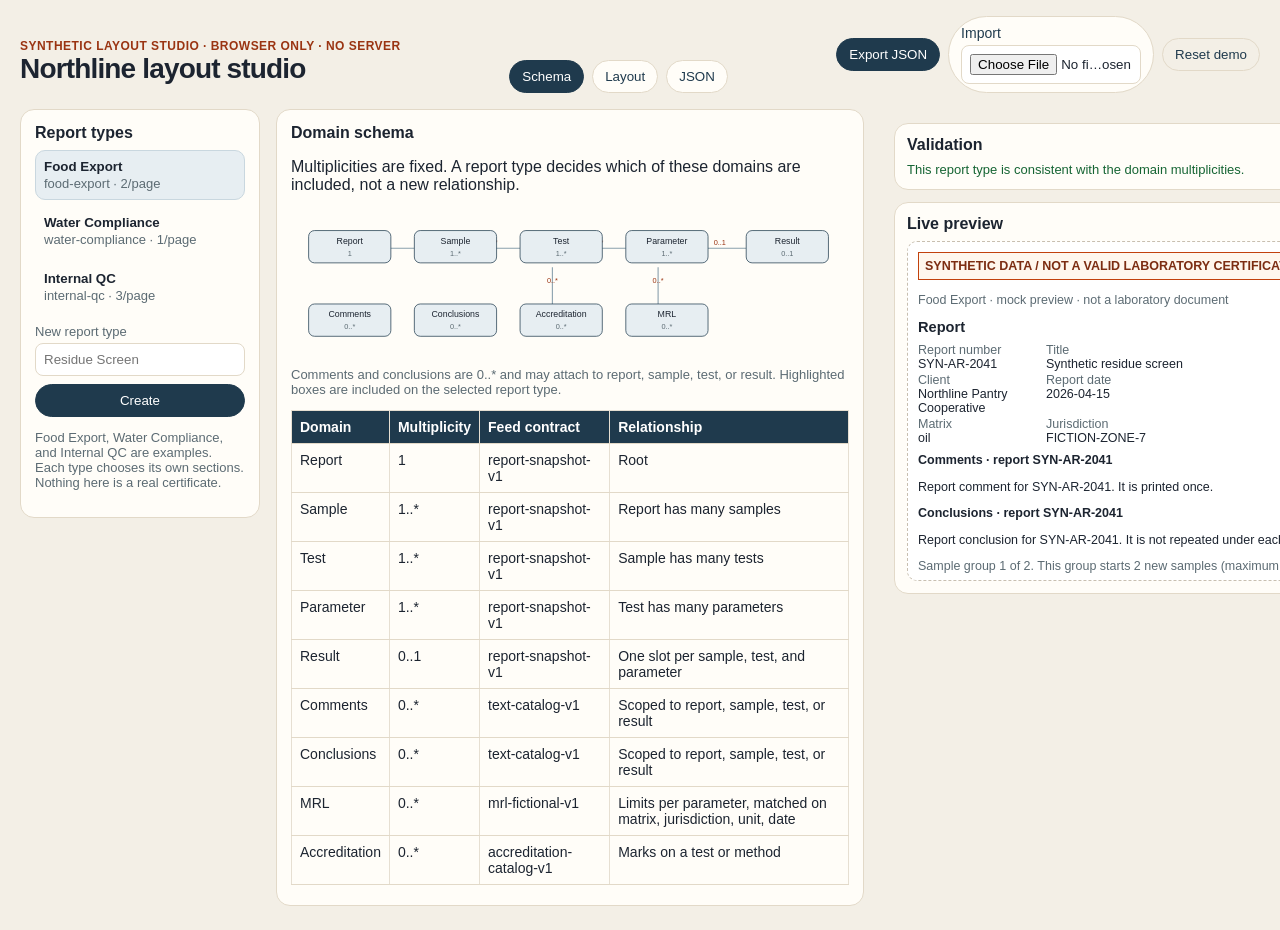
==== admin-mock/index.html @ 803f9200 "Initial commit: SSRS replacement research, Razor+Playwright prototype, and layout studio - Prototype" ====
<!DOCTYPE html>
<html lang="en">
<head>
  <meta charset="utf-8" />
  <meta name="viewport" content="width=device-width, initial-scale=1" />
  <title>Northline layout studio</title>
  <link rel="stylesheet" href="css/admin.css" />
</head>
<body>
  <header class="top">
    <div>
      <p class="eyebrow">Synthetic layout studio · browser only · no server</p>
      <h1>Northline layout studio</h1>
    </div>
    <nav class="tabs" aria-label="Studio">
      <button type="button" data-tab="schema">Schema</button>
      <button type="button" data-tab="layout">Layout</button>
      <button type="button" data-tab="json">JSON</button>
    </nav>
    <div class="top-actions">
      <button type="button" id="exportBtn">Export JSON</button>
      <label class="file">Import <input id="importFile" type="file" accept="application/json,.json" /></label>
      <button type="button" id="resetBtn" class="ghost">Reset demo</button>
    </div>
  </header>
  <div class="shell">
    <aside class="types">
      <h2>Report types</h2>
      <div id="typeList"></div>
      <form class="create" onsubmit="return false;">
        <label>New report type <input id="newTypeName" placeholder="Residue Screen" /></label>
        <button type="button" id="createType">Create</button>
      </form>
      <p class="hint">Food Export, Water Compliance, and Internal QC are examples. Each type chooses its own sections. Nothing here is a real certificate.</p>
    </aside>
    <main>
      <section id="panel-schema">
        <h2>Domain schema</h2>
        <p>Multiplicities are fixed. A report type decides which of these domains are included, not a new relationship.</p>
        <div id="diagram"></div>
        <table class="schema">
          <thead><tr><th>Domain</th><th>Multiplicity</th><th>Feed contract</th><th>Relationship</th></tr></thead>
          <tbody>
            <tr><td>Report</td><td>1</td><td>report-snapshot-v1</td><td>Root</td></tr>
            <tr><td>Sample</td><td>1..*</td><td>report-snapshot-v1</td><td>Report has many samples</td></tr>
            <tr><td>Test</td><td>1..*</td><td>report-snapshot-v1</td><td>Sample has many tests</td></tr>
            <tr><td>Parameter</td><td>1..*</td><td>report-snapshot-v1</td><td>Test has many parameters</td></tr>
            <tr><td>Result</td><td>0..1</td><td>report-snapshot-v1</td><td>One slot per sample, test, and parameter</td></tr>
            <tr><td>Comments</td><td>0..*</td><td>text-catalog-v1</td><td>Scoped to report, sample, test, or result</td></tr>
            <tr><td>Conclusions</td><td>0..*</td><td>text-catalog-v1</td><td>Scoped to report, sample, test, or result</td></tr>
            <tr><td>MRL</td><td>0..*</td><td>mrl-fictional-v1</td><td>Limits per parameter, matched on matrix, jurisdiction, unit, date</td></tr>
            <tr><td>Accreditation</td><td>0..*</td><td>accreditation-catalog-v1</td><td>Marks on a test or method</td></tr>
          </tbody>
        </table>
      </section>
      <section id="panel-layout" hidden>
        <h2>Layout for this report type</h2>
        <div class="settings">
          <label>Name <input id="typeName" /></label>
          <label>Samples per page <input id="samplesPerPage" type="number" min="1" max="12" /></label>
          <label>Add a domain
            <select id="addDomain"></select>
          </label>
          <button type="button" id="addSection">Add section</button>
        </div>
        <p class="hint">Drag a card or use Move up / Move down. Included sections print. Required sections may not be turned off. Feeds stay on the named contracts shown in the schema.</p>
        <div id="sectionList"></div>
      </section>
      <section id="panel-json" hidden>
        <h2>Layout document</h2>
        <p class="hint">schemaVersion, feeds per domain, and the section tree. Import replaces what is stored in this browser.</p>
        <pre id="jsonOut"></pre>
      </section>
    </main>
    <aside class="rail">
      <section class="rail-card">
        <h2>Validation <span id="validationSummary" class="ok">No blocking errors</span></h2>
        <ul id="validationList"></ul>
      </section>
      <section class="rail-card preview-card">
        <h2>Live preview</h2>
        <div id="previewDoc" class="sheet"></div>
      </section>
    </aside>
  </div>
  <script src="js/model.js"></script>
  <script src="js/validate.js"></script>
  <script src="js/preview.js"></script>
  <script src="js/app.js"></script>
</body>
</html>
---- admin-mock/css/admin.css ----
:root {
  --ink: #1c2430;
  --muted: #5c6b73;
  --paper: #f3efe6;
  --card: #fffdf8;
  --line: #e2d9c8;
  --teal: #1f3a4d;
  --amber: #9a3412;
  --ok: #166534;
  --bad: #9a3412;
}
* { box-sizing: border-box; }
body {
  margin: 0;
  font-family: "Segoe UI", "Liberation Sans", sans-serif;
  color: var(--ink);
  background: var(--paper);
}
h1, h2, h3, h4 { margin: 0 0 8px; }
h1 { font-size: 28px; letter-spacing: -0.03em; }
h2 { font-size: 16px; }
.eyebrow { margin: 0; color: var(--amber); font-size: 12px; font-weight: 700; letter-spacing: 0.04em; text-transform: uppercase; }
.top {
  display: flex;
  flex-wrap: wrap;
  gap: 16px;
  align-items: flex-end;
  justify-content: space-between;
  padding: 16px 20px 8px;
}
.tabs, .top-actions { display: flex; gap: 8px; align-items: center; flex-wrap: wrap; }
.tabs button, .top-actions button, .file, .row-actions button, .create button, .settings button {
  border: 1px solid var(--line);
  background: var(--card);
  color: var(--teal);
  border-radius: 999px;
  padding: 8px 12px;
  cursor: pointer;
}
.tabs button.is-on, .top-actions button#exportBtn, .create button, .settings button {
  background: var(--teal);
  color: white;
  border-color: var(--teal);
}
button.ghost { background: transparent; }
.file { font-size: 14px; }
.file input { max-width: 180px; }
.shell {
  display: grid;
  grid-template-columns: 240px minmax(0, 1fr) 380px;
  gap: 16px;
  padding: 8px 20px 24px;
}
.types, .rail-card, .card, main {
  background: var(--card);
  border: 1px solid var(--line);
  border-radius: 14px;
}
.types, main, .rail { padding: 14px; }
.types { align-self: start; }
.type {
  display: flex;
  flex-direction: column;
  align-items: flex-start;
  gap: 2px;
  width: 100%;
  text-align: left;
  border: 1px solid transparent;
  background: transparent;
  border-radius: 10px;
  padding: 8px;
  margin: 0 0 6px;
  cursor: pointer;
  color: inherit;
}
.type.is-on { background: #e7eef2; border-color: #c9d7df; }
.type span, .meta, .hint, .muted, .diagram-note { color: var(--muted); font-size: 13px; }
.create, .settings { display: grid; gap: 8px; margin-top: 12px; }
.settings { grid-template-columns: 1.4fr 0.8fr 1fr auto; align-items: end; }
label { display: grid; gap: 4px; font-size: 13px; color: var(--muted); }
input, select {
  width: 100%;
  padding: 8px;
  border: 1px solid var(--line);
  border-radius: 8px;
  background: white;
  color: var(--ink);
}
.card { padding: 12px; margin: 0 0 10px; }
.card header { display: flex; flex-wrap: wrap; gap: 8px 12px; align-items: center; margin-bottom: 8px; }
.card header strong { display: block; }
.grip { color: var(--muted); cursor: grab; }
.check { display: flex; gap: 6px; align-items: center; font-size: 13px; color: var(--ink); }
.cols, fieldset { display: flex; flex-wrap: wrap; gap: 8px 14px; border: 0; padding: 6px 0; margin: 0; }
legend { font-size: 12px; color: var(--muted); width: 100%; padding: 0; }
.matrix input { width: 120px; display: inline-block; }
.row-actions { display: flex; gap: 8px; }
.schema { width: 100%; border-collapse: collapse; margin-top: 12px; font-size: 14px; }
.schema th, .schema td { text-align: left; padding: 8px; border-bottom: 1px solid var(--line); vertical-align: top; }
svg { width: 100%; height: auto; }
svg line { stroke: #8aa0ad; stroke-width: 1.5; }
svg .node rect { fill: #e7eef2; stroke: #1f3a4d; }
svg .node.off rect { fill: #f6f3ec; stroke: #c8bfb0; }
svg text { text-anchor: middle; font-size: 12px; fill: #1c2430; }
svg .small { font-size: 10px; fill: #5c6b73; }
svg .edge { font-size: 10px; fill: #9a3412; }
.rail { display: grid; gap: 12px; align-content: start; position: sticky; top: 8px; }
.rail-card { padding: 12px; }
#validationSummary { float: right; font-size: 12px; }
#validationSummary.ok, li.ok { color: var(--ok); }
#validationSummary.bad, li.error { color: var(--bad); }
li.warning { color: #92400e; }
#validationList { list-style: none; padding: 0; margin: 8px 0 0; display: grid; gap: 6px; }
#validationList li { font-size: 13px; }
.sheet {
  background: white;
  border: 1px dashed #c8bfb0;
  border-radius: 10px;
  padding: 10px;
  max-height: 340px;
  overflow: auto;
  font-size: 12.5px;
}
#validationList { max-height: 150px; overflow: auto; }
.banner {
  background: #fff7ed;
  border: 1px solid #c2410c;
  color: #7c2d12;
  font-weight: 700;
  padding: 6px;
  margin: 0 0 6px;
}
.banner-sub, .group { color: var(--muted); }
.sample { border-top: 1px solid var(--line); margin-top: 8px; padding-top: 8px; }
.fields { display: grid; grid-template-columns: 120px 1fr; gap: 2px 8px; margin: 0 0 8px; }
.fields dt { color: var(--muted); }
.fields dd { margin: 0; }
table { width: 100%; border-collapse: collapse; margin: 6px 0; }
th, td { border: 1px solid #e6dfd2; padding: 4px 6px; text-align: left; vertical-align: top; }
th { background: #1f3a4d; color: white; }
.note { color: var(--muted); }
pre {
  white-space: pre-wrap;
  background: #17212b;
  color: #f3efe6;
  border-radius: 10px;
  padding: 12px;
  max-height: 70vh;
  overflow: auto;
  font-size: 12px;
}
@media (max-width: 1100px) {
  .shell { grid-template-columns: 1fr; }
  .settings { grid-template-columns: 1fr 1fr; }
  .sheet { max-height: none; }
}
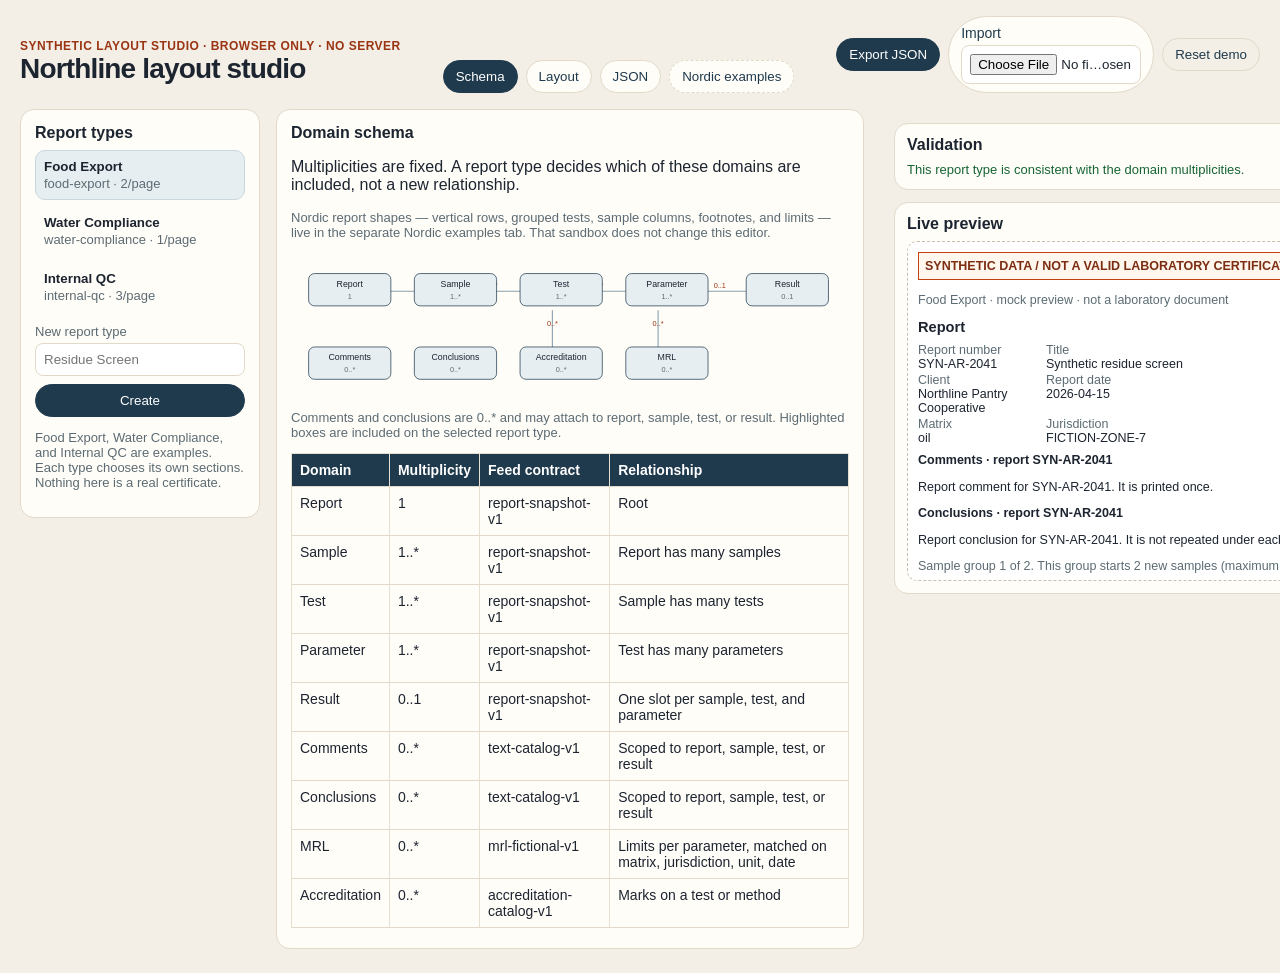
==== commit 3346a042: "Add a Nordic examples sandbox beside the layout studio. One fictional snapshot feeds five presets th" ====
--- a/admin-mock/index.html
+++ b/admin-mock/index.html
@@ -5,6 +5,16 @@
   <meta name="viewport" content="width=device-width, initial-scale=1" />
   <title>Northline layout studio</title>
   <link rel="stylesheet" href="css/admin.css" />
+  <link rel="stylesheet" href="css/nordic.css" />
+  <script>
+    window.__pageErrors = [];
+    window.addEventListener("error", function (event) {
+      window.__pageErrors.push(String(event.message || "error"));
+    });
+    window.addEventListener("unhandledrejection", function (event) {
+      window.__pageErrors.push(String(event.reason || "rejection"));
+    });
+  </script>
 </head>
 <body>
   <header class="top">
@@ -16,6 +26,7 @@
       <button type="button" data-tab="schema">Schema</button>
       <button type="button" data-tab="layout">Layout</button>
       <button type="button" data-tab="json">JSON</button>
+      <button type="button" data-tab="nordic">Nordic examples</button>
     </nav>
     <div class="top-actions">
       <button type="button" id="exportBtn">Export JSON</button>
@@ -37,6 +48,7 @@
       <section id="panel-schema">
         <h2>Domain schema</h2>
         <p>Multiplicities are fixed. A report type decides which of these domains are included, not a new relationship.</p>
+        <p class="hint">Nordic report shapes — vertical rows, grouped tests, sample columns, footnotes, and limits — live in the separate Nordic examples tab. That sandbox does not change this editor.</p>
         <div id="diagram"></div>
         <table class="schema">
           <thead><tr><th>Domain</th><th>Multiplicity</th><th>Feed contract</th><th>Relationship</th></tr></thead>
@@ -83,9 +95,117 @@
       </section>
     </aside>
   </div>
+  <div id="nordicApp" hidden>
+    <div class="nordic-banner">
+      <h2>Nordic examples sandbox</h2>
+      <p>MOCK / NOT FOR RELEASE. One fictional snapshot, five layout presets. Controls write a versioned layout document and the preview is rendered from it. Not a laboratory report, and not a copy of a published certificate.</p>
+    </div>
+    <div class="nordic-shell">
+      <aside class="nordic-controls">
+        <h2>Presets</h2>
+        <p id="nordicEdited" class="edited" hidden>Edited</p>
+        <div id="nordicPresets"></div>
+        <div class="control-grid">
+          <label>Layout
+            <select id="nordicMode">
+              <option value="vertical">Vertical — one sample block</option>
+              <option value="matrix">Matrix — samples as columns</option>
+            </select>
+          </label>
+          <label>Matrix slice
+            <select id="nordicMatrix">
+              <option value="water">Water</option>
+              <option value="groundwater">Groundwater</option>
+              <option value="soil">Soil</option>
+              <option value="hardened">Hardened material</option>
+              <option value="distribution">Distribution water</option>
+            </select>
+          </label>
+          <label>Samples <input id="nordicSampleCount" type="number" min="1" max="8" step="1" /></label>
+          <label>Samples per page <input id="nordicSamplesPerPage" type="number" min="1" max="8" step="1" /></label>
+          <label>Rows per simulated page <input id="nordicRowsPerPage" type="number" min="4" max="20" step="1" /></label>
+          <label class="check"><input id="nordicGroup" type="checkbox" /> Group parameters by test</label>
+        </div>
+        <fieldset>
+          <legend>Domains</legend>
+          <div id="nordicDomains" class="cols"></div>
+        </fieldset>
+        <fieldset>
+          <legend>Columns</legend>
+          <div id="nordicColumns" class="cols"></div>
+        </fieldset>
+        <fieldset>
+          <legend>Comment scopes</legend>
+          <div id="nordicCommentScopes" class="cols"></div>
+        </fieldset>
+        <fieldset>
+          <legend>Conclusion scopes</legend>
+          <div id="nordicConclusionScopes" class="cols"></div>
+        </fieldset>
+        <fieldset>
+          <legend>Limit match</legend>
+          <label>Jurisdiction
+            <select id="nordicJurisdiction">
+              <option value="FICTION-NORDIC">FICTION-NORDIC</option>
+              <option value="FICTION-OTHER">FICTION-OTHER</option>
+            </select>
+          </label>
+          <label class="check"><input id="nordicReqUnit" type="checkbox" /> Require unit match</label>
+          <label class="check"><input id="nordicReqMatrix" type="checkbox" /> Require matrix match</label>
+          <label class="check"><input id="nordicReqJurisdiction" type="checkbox" /> Require jurisdiction match</label>
+        </fieldset>
+        <label class="check"><input id="nordicSignoff" type="checkbox" /> Report sign-off on the last page</label>
+        <p class="row-actions">
+          <button type="button" id="nordicExport">Export JSON</button>
+          <button type="button" id="nordicReset" class="ghost">Reset sandbox</button>
+        </p>
+        <p class="hint">Stored only under <code>northline-nordic-sandbox-v1</code>. The layout studio keeps <code>northline-layout-studio-v1</code>.</p>
+      </aside>
+      <main class="nordic-main">
+        <div class="nordic-views">
+          <button type="button" data-nordic-view="preview" class="is-on">Preview</button>
+          <button type="button" data-nordic-view="json">Declarative JSON</button>
+          <button type="button" data-nordic-view="refs">References</button>
+          <span id="nordicPageCount"></span>
+        </div>
+        <div id="nordicPreview"></div>
+        <div id="nordicJsonView" hidden>
+          <p class="hint">schemaVersion, named feeds, the layout document, handler choices, and the simulated page plan. The snapshot is referenced, not redrawn as HTML.</p>
+          <pre id="nordicJson"></pre>
+        </div>
+        <div id="nordicRefs" hidden>
+          <h2>Reference list</h2>
+          <p>Public documents used as layout-pattern reading. Values, names, logos, and signatures in this sandbox are fictional. The originals are not stored in this repository.</p>
+          <ul class="ref-list">
+            <li>Vertical water table with result, measurement uncertainty, unit, LOR, and method. ALS, Stockholm public meeting PDF. <a href="https://meetingspublic.stockholm.se/welcome-sv/namnder-styrelser/skonhetsradets-delegerade-i-plan-och-bygglovsarenden-naturvardsarenden-samt-kulturvardsarenden/mote-2021-03-22/protocol/grundvattenprovtagningpdf?downloadMode=open">meetingspublic.stockholm.se</a></li>
+            <li>Grouped groundwater tests, uncertainty, methods, continuation, and comments. SGS / Växjö public PDF. <a href="https://www.vaxjo.se/download/18.28f2020119b3545d11a82440/1767539951008/Rapport%20grundvattenprovtagning,%20WSP,%202025-09-05.pdf">vaxjo.se</a></li>
+            <li>Several soil samples side by side on shared parameter rows. SYNLAB / Porvoo public PDF. <a href="https://www.porvoo.fi/app/uploads/2021/11/Selvitys-4-100-FCG-PiMa-tutkimusraportti-poistettu-oljysailio-26.2.2021.pdf">porvoo.fi</a></li>
+            <li>LOQ, measurement uncertainty, method, and accreditation footnotes on a solids sample. Eurofins Norway public PDF. <a href="https://webfileservice.nve.no/API/PublishedFiles/Download/e6bb5dd1-3a23-4987-9c13-90962ebf4449/202419314/3447562">webfileservice.nve.no</a></li>
+            <li>Result, guidance limit, quantification limit, reference, and method on a water sample. AGROLAB public PDF. <a href="https://www.nov.dk/Portals/299/BEFUND30_W-2479833_Vers_1%20AAGV%2C%20Flushprove%2C%20ledningsnetprove%2022_08_2025.pdf">nov.dk</a></li>
+          </ul>
+          <p class="hint">Repo notes: <code>docs/nordic-layout-patterns.md</code>.</p>
+        </div>
+      </main>
+      <aside class="nordic-side">
+        <section class="rail-card">
+          <h2>Validation <span id="nordicValidationSummary" class="ok">No blocking issues</span></h2>
+          <ul id="nordicValidation"></ul>
+        </section>
+        <section class="rail-card">
+          <h2>How this maps</h2>
+          <div id="nordicMap"></div>
+        </section>
+      </aside>
+    </div>
+  </div>
   <script src="js/model.js"></script>
   <script src="js/validate.js"></script>
   <script src="js/preview.js"></script>
+  <script src="js/nordic-snapshot.js"></script>
+  <script src="js/nordic-logic.js"></script>
+  <script src="js/nordic-render.js"></script>
   <script src="js/app.js"></script>
+  <script src="js/nordic-app.js"></script>
+  <script src="js/nordic-selfcheck.js"></script>
 </body>
 </html>
--- a/admin-mock/css/nordic.css
+++ b/admin-mock/css/nordic.css
@@ -0,0 +1,191 @@
+.tabs button[data-tab="nordic"] { border-style: dashed; }
+.tabs button[data-tab="nordic"].is-on {
+  background: #9a3412;
+  border-color: #9a3412;
+  color: white;
+}
+body.mode-nordic .shell { display: none; }
+body.mode-nordic .top-actions { visibility: hidden; }
+#nordicApp[hidden] { display: none !important; }
+
+.nordic-banner {
+  margin: 0 20px 8px;
+  padding: 10px 12px;
+  border: 1px dashed #c2410c;
+  border-radius: 12px;
+  background: #fff7ed;
+  color: #7c2d12;
+}
+.nordic-banner h2 { margin: 0 0 4px; color: #7c2d12; }
+.nordic-banner p { margin: 0; }
+.nordic-shell {
+  display: grid;
+  grid-template-columns: 320px minmax(0, 1fr) 320px;
+  gap: 16px;
+  padding: 0 20px 28px;
+  align-items: start;
+}
+.nordic-controls, .nordic-side, .nordic-main {
+  background: var(--card);
+  border: 1px solid var(--line);
+  border-radius: 14px;
+  padding: 14px;
+}
+.nordic-controls, .nordic-side {
+  position: sticky;
+  top: 8px;
+  max-height: calc(100vh - 108px);
+  overflow: auto;
+}
+.preset {
+  display: flex;
+  flex-direction: column;
+  align-items: flex-start;
+  gap: 2px;
+  width: 100%;
+  text-align: left;
+  border: 1px solid transparent;
+  background: transparent;
+  border-radius: 10px;
+  padding: 8px;
+  margin: 0 0 6px;
+  cursor: pointer;
+  color: inherit;
+}
+.preset.is-on { background: #fff7ed; border-color: #fdba74; }
+.preset span { color: var(--muted); font-size: 12px; }
+.edited {
+  margin: 0 0 8px;
+  padding: 2px 8px;
+  border-radius: 999px;
+  background: #ffedd5;
+  color: #9a3412;
+  font-size: 12px;
+  font-weight: 700;
+}
+.edited:not([hidden]) { display: inline-block; }
+.nordic-controls fieldset {
+  border: 1px solid var(--line);
+  border-radius: 10px;
+  margin: 10px 0;
+  padding: 8px;
+}
+.nordic-controls legend { font-size: 12px; color: var(--muted); padding: 0 4px; }
+.control-grid { display: grid; gap: 8px; }
+.nordic-views { display: flex; gap: 8px; flex-wrap: wrap; margin-bottom: 10px; }
+.nordic-views button, .nordic-controls .row-actions button {
+  border: 1px solid var(--line);
+  background: var(--card);
+  color: var(--teal);
+  border-radius: 999px;
+  padding: 8px 12px;
+  cursor: pointer;
+}
+.nordic-views button.is-on, #nordicExport {
+  background: var(--teal);
+  color: white;
+  border-color: var(--teal);
+}
+#nordicPageCount { float: right; color: var(--muted); font-size: 13px; }
+.sim-page {
+  background: white;
+  border: 2px dashed #c2410c;
+  border-radius: 12px;
+  padding: 12px 14px 10px;
+  margin: 0 0 14px;
+  overflow-x: auto;
+}
+.mock-ribbon, .sim-gap {
+  background: #fff7ed;
+  border: 1px solid #c2410c;
+  color: #7c2d12;
+  font-weight: 700;
+  padding: 6px 8px;
+  margin: 0 0 8px;
+}
+.sim-flag {
+  margin: 0;
+  color: #9a3412;
+  font-size: 11px;
+  font-weight: 700;
+  letter-spacing: 0.04em;
+  text-transform: uppercase;
+}
+.sim-detail, .run-head { margin: 2px 0 8px; color: var(--muted); font-size: 12px; }
+.sample-caption { margin: 8px 0 2px; }
+.sample-details { margin: 6px 0 0; padding-left: 18px; color: var(--muted); font-size: 12px; }
+.sim-page table { font-size: 12px; }
+.sim-page thead th { white-space: nowrap; }
+.sim-page th { background: #1f3a4d; color: white; }
+.method-code { white-space: nowrap; }
+.kv {
+  display: grid;
+  grid-template-columns: 110px minmax(0, 1fr) 110px minmax(0, 1fr);
+  gap: 3px 12px;
+  margin: 0 0 8px;
+}
+.kv dt { color: var(--muted); }
+.kv dd { margin: 0; }
+.nordic-controls label.check { display: flex; }
+#nordicMap code, .map-table code { white-space: normal; overflow-wrap: anywhere; }
+.group-row th { background: #e7eef2; color: #1f3a4d; font-weight: 700; white-space: normal; }
+.result-note td, .cell-note { white-space: normal; }
+.sim-page .code, .calc { color: #5c6b73; font-weight: 500; margin-left: 4px; }
+.mark-missing {
+  background: #fff7ed;
+  color: #9a3412;
+  font-style: italic;
+  padding: 0 4px;
+  border-radius: 4px;
+}
+.mark-nd small { color: #1f3a4d; font-weight: 700; margin-left: 4px; }
+.mark-unacc { color: #9a3412; font-weight: 700; }
+.mark-layout { color: #5c6b73; font-style: italic; }
+.mark-na { color: #5c6b73; }
+.mu { color: #1f3a4d; }
+.eval { display: inline-block; max-width: 190px; padding: 1px 4px; border-radius: 4px; white-space: normal; }
+.eval-within { background: #f0fdf4; color: #166534; }
+.eval-exceeds { background: #fef2f2; color: #991b1b; }
+.eval-mismatch, .eval-blocked, .eval-missing-result, .eval-nd, .eval-none { background: #fff7ed; color: #9a3412; }
+.result-note td, .cell-note { color: #1f3a4d; font-size: 12px; background: #f8fafc; }
+.scope-note {
+  margin: 8px 0;
+  padding: 6px 8px;
+  border-left: 3px solid #1f3a4d;
+  background: #f8fafc;
+}
+.scope-note.conclusion { border-left-color: #9a3412; }
+.footnotes { margin: 8px 0; padding-left: 20px; font-size: 12px; }
+.signoff {
+  margin-top: 10px;
+  padding: 8px;
+  border: 1px dashed #1f3a4d;
+  border-radius: 10px;
+}
+.signoff-withheld { color: #9a3412; font-weight: 700; }
+.legend { color: var(--muted); font-size: 12px; }
+.withheld {
+  padding: 12px;
+  border: 1px dashed #c2410c;
+  border-radius: 12px;
+  background: white;
+}
+.map-table { width: 100%; font-size: 12px; margin: 6px 0 10px; }
+.map-table th { width: 42%; background: transparent; color: var(--muted); font-weight: 600; }
+.map-table td, .map-table th { border-bottom: 1px solid var(--line); padding: 4px 2px; text-align: left; }
+#nordicJson {
+  max-height: 70vh;
+}
+#nordicValidationSummary { float: right; font-size: 12px; }
+#nordicValidationSummary.ok { color: var(--ok); }
+#nordicValidationSummary.warn { color: #92400e; }
+#nordicValidationSummary.bad { color: var(--bad); }
+#nordicValidation { list-style: none; padding: 0; margin: 8px 0 0; display: grid; gap: 6px; }
+#nordicValidation li { font-size: 13px; }
+#nordicMap h3 { margin-top: 8px; }
+.ref-list { padding-left: 18px; }
+.ref-list li { margin: 0 0 8px; }
+@media (max-width: 1100px) {
+  .nordic-shell { grid-template-columns: 1fr; }
+  .nordic-controls, .nordic-side { position: static; max-height: none; }
+}
